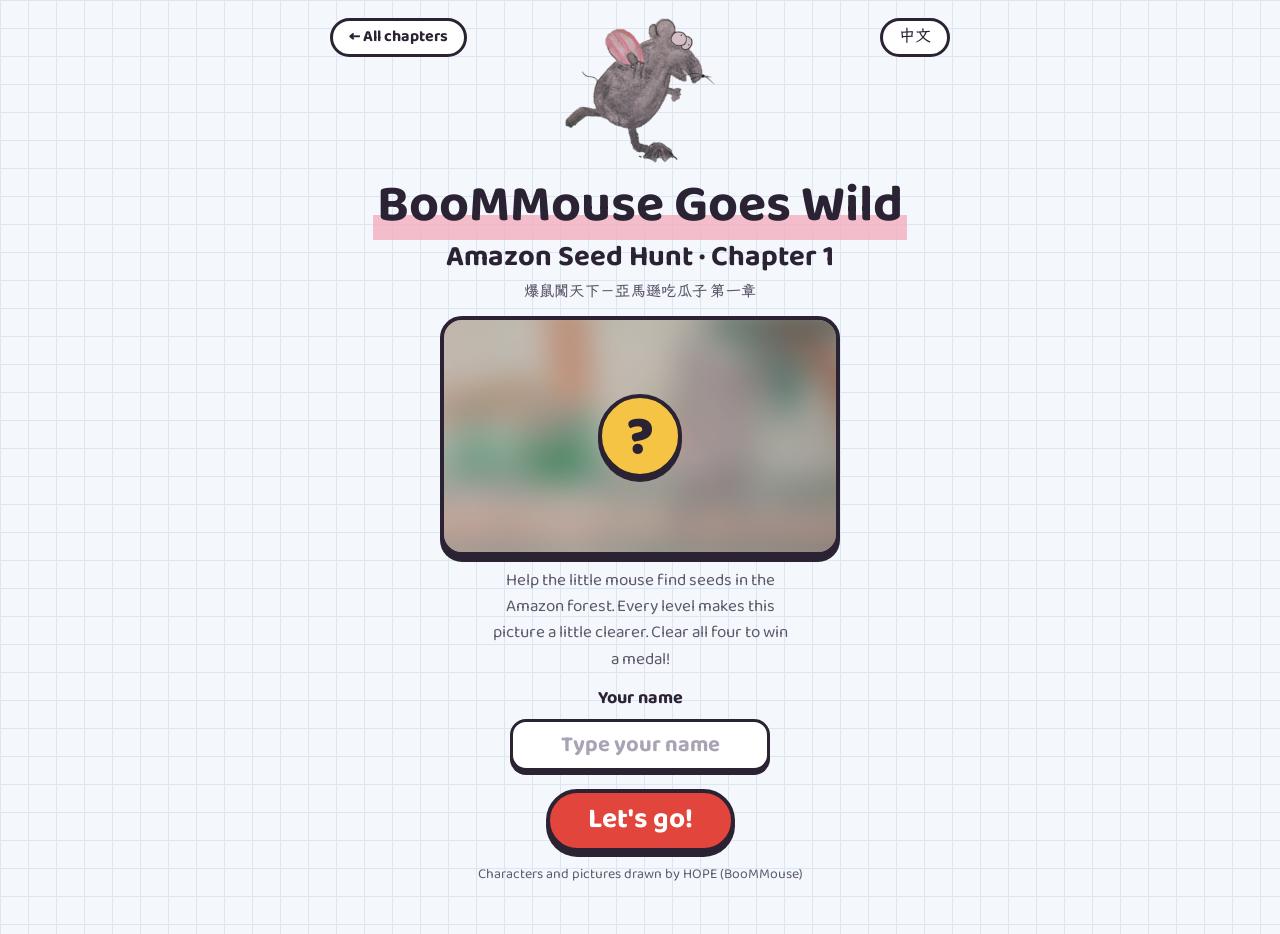
==== chapter1-amazon/index.html @ 12961625 "Add files via upload 初版" ====
<!doctype html>
<html lang="zh-Hant">
<head>
<meta charset="utf-8">
<meta name="viewport" content="width=device-width, initial-scale=1, viewport-fit=cover">
<title>爆鼠闖天下－亞馬遜吃瓜子 第一章</title>
<link rel="preconnect" href="https://fonts.googleapis.com">
<link rel="preconnect" href="https://fonts.gstatic.com" crossorigin>
<link rel="stylesheet" href="https://fonts.googleapis.com/css2?family=Baloo+2:wght@600;800&family=LXGW+WenKai+TC:wght@400;700&display=swap">
<link rel="stylesheet" href="style.css">
</head>
<body>
<div class="app">

  <!-- 開始畫面 -->
  <section class="screen start" id="startScreen">
    <a class="tbtn homeLink" href="../index.html" data-i18n="allChapters">← 所有章節</a>
    <button class="tbtn langBtn" type="button" data-i18n="langBtn">English</button>
    <img class="hero" src="assets/mouse.png" alt="">
    <h1><span class="hl" data-i18n="title1">爆鼠闖天下</span><small data-i18n="title2">亞馬遜吃瓜子　第一章</small></h1>
    <p class="alt" data-i18n="titleAlt">BooMMouse Goes Wild – Amazon, Chapter 1</p>
    <div class="teaser" aria-hidden="true">
      <img src="assets/reveal.png" alt="">
      <b class="q">?</b>
    </div>
    <p class="sub" data-i18n="sub">帶小老鼠去亞馬遜森林吃瓜子。每過一關，這張圖就會變清楚一點，四關都過就能拿到勳章！</p>
    <label class="name">
      <span data-i18n="nameLabel">你的名字</span>
      <input id="nameInput" type="text" maxlength="12" placeholder="寫上名字" data-i18n-ph="namePh" autocomplete="off" enterkeyhint="go">
    </label>
    <button class="go" id="startBtn" type="button" data-i18n="start">出發！</button>
    <p class="credit" data-i18n="credit">角色和圖都是 HOPE（BooMMouse）畫的</p>
  </section>

  <!-- 遊戲區 -->
  <section class="screen play" id="playScreen" hidden>
    <div class="status" aria-live="polite">
      <div class="pill" id="pLevel"><small data-i18n="lvPre">第</small><b id="nLevel">1</b><small data-i18n="lvPost">關</small></div>
      <div class="pill" id="pSeeds"><canvas id="seedIcon" width="68" height="68" aria-hidden="true"></canvas><b id="nSeeds">0</b><small id="nNeed">/ 5</small></div>
      <div class="pill" id="pParade"><img src="assets/mouse.png" alt=""><b id="nParade">0</b><small data-i18n="babies">隻小老鼠</small></div>
    </div>

    <div class="board" id="board">
      <img id="bg" src="assets/reveal.gif" alt="">
      <canvas id="game" width="640" height="384" aria-label="遊戲區" data-i18n-aria="boardAria"></canvas>

      <div class="overlay" id="pauseOv" hidden>
        <div class="ocard">
          <h2 data-i18n="pauseTitle">休息一下</h2>
          <button class="go" id="resumeBtn" type="button" data-i18n="resume">繼續玩</button>
        </div>
      </div>
      <div class="overlay" id="failOv" hidden>
        <div class="ocard">
          <h2 id="failTitle" data-i18n="failTitle">哎呀！撞到自己的隊伍了</h2>
          <p id="failDetail">沒關係，這一關重新來。</p>
          <button class="go" id="retryBtn" type="button" data-i18n="retry">再試一次</button>
        </div>
      </div>
      <div class="overlay" id="clearOv" hidden>
        <div class="ocard">
          <h2 id="clearTitle">第 1 關過關！</h2>
          <p id="clearDetail"></p>
          <button class="go" id="nextBtn" type="button" data-i18n="next">下一關</button>
        </div>
      </div>

      <!-- 破關揭曉：暗色遮罩＋勳章落下 -->
      <div class="medalLayer" id="medalLayer" hidden>
        <div class="dim"></div>
        <div class="medal">
          <svg viewBox="0 0 100 140" aria-hidden="true">
            <path d="M28 2 L46 2 L60 64 L42 64 Z" fill="#3E9A5A" stroke="#2B2233" stroke-width="3.5" stroke-linejoin="round"/>
            <path d="M72 2 L54 2 L40 64 L58 64 Z" fill="#E2453C" stroke="#2B2233" stroke-width="3.5" stroke-linejoin="round"/>
            <circle cx="50" cy="94" r="40" fill="#F6C445" stroke="#2B2233" stroke-width="4"/>
            <circle cx="50" cy="94" r="31" fill="none" stroke="#C98A00" stroke-width="3" stroke-dasharray="5 4"/>
            <path transform="translate(30 74) scale(.8)" d="M25 3 L31.5 17 L47 18.6 L35.4 29 L38.8 44.5 L25 36.6 L11.2 44.5 L14.6 29 L3 18.6 L18.5 17 Z" fill="#FFFFFF" stroke="#2B2233" stroke-width="4" stroke-linejoin="round"/>
          </svg>
        </div>
        <!-- 破關後走進來的小老鼠，戴著名牌 -->
        <div class="buddy"><span class="tag" id="buddyTag">小老鼠</span><img src="assets/mouse.png" alt=""></div>
      </div>
    </div>

    <div class="dpad" id="dpad">
      <button class="dbtn d-up" type="button" data-d="up" aria-label="往上" data-i18n-aria="up"><svg viewBox="0 0 30 30"><path d="M5 20 L15 8 L25 20 Z" fill="currentColor" stroke="currentColor" stroke-width="3" stroke-linejoin="round"/></svg></button>
      <button class="dbtn d-left" type="button" data-d="left" aria-label="往左" data-i18n-aria="left"><svg viewBox="0 0 30 30"><path d="M20 5 L8 15 L20 25 Z" fill="currentColor" stroke="currentColor" stroke-width="3" stroke-linejoin="round"/></svg></button>
      <div class="dmid" data-i18n="dmid">滑圖片
也可以</div>
      <button class="dbtn d-right" type="button" data-d="right" aria-label="往右" data-i18n-aria="right"><svg viewBox="0 0 30 30"><path d="M10 5 L22 15 L10 25 Z" fill="currentColor" stroke="currentColor" stroke-width="3" stroke-linejoin="round"/></svg></button>
      <button class="dbtn d-down" type="button" data-d="down" aria-label="往下" data-i18n-aria="down"><svg viewBox="0 0 30 30"><path d="M5 10 L15 22 L25 10 Z" fill="currentColor" stroke="currentColor" stroke-width="3" stroke-linejoin="round"/></svg></button>
    </div>

    <!-- 勳章畫面 -->
    <div class="medalCard" id="medalCard" hidden>
      <h2 id="medalText">小老鼠獲得亞馬遜勳章！</h2>
      <p data-i18n="medalSub">四關全部過關！看，小老鼠在亞馬遜森林裡散步呢。</p>
      <div class="btnRow">
        <button class="go save" id="saveBtn" type="button" data-i18n="save">下載這張圖</button>
        <button class="go" id="againBtn" type="button" data-i18n="again">再玩一次</button>
      </div>
    </div>

    <div class="controls">
      <button class="tbtn" id="pauseBtn" type="button">暫停</button>
      <button class="tbtn" id="soundBtn" type="button" aria-pressed="true">聲音：開</button>
      <button class="tbtn" id="homeBtn" type="button" data-i18n="home">回開始畫面</button>
      <button class="tbtn langBtn" type="button" data-i18n="langBtn">English</button>
    </div>

    <section class="rules">
      <h2 data-i18n="rulesTitle">怎麼玩</h2>
      <ul>
        <li data-i18n="rule1">在圖上滑動手指，或按下面的方向鍵，帶小老鼠去吃瓜子。</li>
        <li data-i18n="rule2">吃一顆瓜子，後面就多跟一隻小老鼠寶寶。</li>
        <li data-i18n="rule3">從邊邊走出去，會從另一邊回來。</li>
        <li data-i18n="rule4">不能撞到自己的小老鼠隊伍。撞到了沒關係，從這一關重新開始。</li>
        <li data-i18n="rule5">吃滿這一關的瓜子就過關，後面的圖會變清楚一點。四關都過就能看到完整的圖，還有勳章！</li>
      </ul>
      <p class="keys" data-i18n="keys">用電腦玩：方向鍵或 WASD 控制，空白鍵暫停。</p>
    </section>
  </section>

</div>
<script src="i18n.js"></script>
<script src="levels.js"></script>
<script src="game.js"></script>
</body>
</html>
---- chapter1-amazon/style.css ----
/* 版面：開始畫面 → 遊戲區（狀態列、20×12 棋盤、方向鍵）→ 破關後勳章卡取代方向鍵 */
:root{
  --paper:#F4F8FC; --grid:#DCE6F2; --card:#FFFFFF;
  --ink:#2B2233; --ink-soft:#5E586B;
  --sheet:#beb8ae; /* 成果圖紙張的顏色，第 1 關素面底色 */
  --red:#E2453C; --cheese:#F6C445; --seed:#F4A9BA; --leaf:#3E9A5A;
  --f-hand:"LXGW WenKai TC","PingFang TC","Microsoft JhengHei","Noto Sans TC",system-ui,sans-serif;
  --f-num:"Baloo 2","LXGW WenKai TC",ui-rounded,system-ui,sans-serif;
  color-scheme:light;
}
/* 英文版：內文改用 Baloo 2 */
:root:lang(en){ --f-hand:"Baloo 2","LXGW WenKai TC",system-ui,sans-serif; }
*,*::before,*::after{box-sizing:border-box}
[hidden]{display:none !important}
html,body{margin:0;background:var(--paper)}
body{
  color:var(--ink); font-family:var(--f-hand); font-size:17px; line-height:1.55;
  background-image:linear-gradient(var(--grid) 1px,transparent 1px),linear-gradient(90deg,var(--grid) 1px,transparent 1px);
  background-size:28px 28px; min-height:100vh;
  padding-top:env(safe-area-inset-top,0px); padding-bottom:env(safe-area-inset-bottom,0px);
}
img{max-width:100%}
.app{
  max-width:1000px; margin:0 auto;
  padding-block:18px 48px;
  padding-left:max(16px, env(safe-area-inset-left,0px));
  padding-right:max(16px, env(safe-area-inset-right,0px));
}
.screen{display:flex;flex-direction:column;gap:14px}

/* ---- 按鈕 ---- */
.go{
  margin-top:6px;font-family:var(--f-hand);font-weight:700;font-size:clamp(22px,6.6vw,28px);
  color:var(--card);background:var(--red);border:4px solid var(--ink);border-radius:999px;
  padding:4px 38px 6px;box-shadow:0 5px 0 var(--ink);cursor:pointer;
}
.go:active{transform:translateY(3px);box-shadow:0 2px 0 var(--ink)}
.go:focus-visible{outline:4px dashed var(--ink);outline-offset:4px}

/* ---- 開始畫面 ---- */
.start{align-items:center;text-align:center;max-width:620px;margin:0 auto;gap:12px;position:relative}
.start .langBtn{position:absolute;top:0;right:0}
.start .homeLink{position:absolute;top:0;left:0;text-decoration:none}
.hero{width:clamp(110px,26vw,150px);height:auto;animation:hop 1.6s ease-in-out infinite}
@keyframes hop{50%{transform:translateY(-8px) rotate(-3deg)}}
h1{margin:0;font-size:clamp(34px,9vw,52px);font-weight:700;line-height:1.2;text-wrap:balance}
h1 small{display:block;font-size:.56em;margin-top:2px}
.hl{
  background:linear-gradient(transparent 62%, color-mix(in srgb,var(--seed) 75%,transparent) 62%, color-mix(in srgb,var(--seed) 75%,transparent) 92%, transparent 92%);
  padding:0 4px;
}
.alt{margin:-6px 0 0;font-family:var(--f-num);font-weight:600;font-size:15px;color:var(--ink-soft);letter-spacing:.02em}
.sub{margin:0;color:var(--ink-soft);max-width:30ch}
.credit{margin:0;font-size:14px;color:var(--ink-soft)}
.teaser{
  position:relative;width:min(100%,400px);aspect-ratio:5/3;overflow:hidden;
  border:4px solid var(--ink);border-radius:22px;box-shadow:0 6px 0 var(--ink);background:var(--sheet);
}
.teaser img{display:block;width:100%;height:100%;max-width:none;object-fit:cover;filter:blur(14px);transform:scale(1.15);opacity:.75}
.teaser .q{
  position:absolute;inset:0;margin:auto;width:clamp(64px,18vw,84px);height:clamp(64px,18vw,84px);
  display:grid;place-items:center;border-radius:50%;background:var(--cheese);border:4px solid var(--ink);box-shadow:0 4px 0 var(--ink);
  font-family:var(--f-num);font-weight:800;font-size:clamp(40px,11vw,54px);line-height:1;padding-top:.08em;
}
.name{display:flex;flex-direction:column;align-items:center;gap:6px;font-weight:700;font-size:18px}
.name input{
  font:inherit;font-size:22px;text-align:center;width:min(100%,260px);padding:6px 14px;
  border:3px solid var(--ink);border-radius:16px;background:var(--card);color:var(--ink);box-shadow:0 4px 0 var(--ink);
}
.name input::placeholder{color:#A9A3B3}
.name input:focus-visible{outline:3px dashed var(--ink);outline-offset:3px}

/* ---- 狀態列 ---- */
.status{display:flex;gap:10px;flex-wrap:wrap;justify-content:center}
.pill{
  display:flex;align-items:center;gap:6px;background:var(--card);border:3px solid var(--ink);border-radius:999px;
  padding:0 14px 0 8px;height:48px;box-shadow:0 4px 0 var(--ink);
}
#pLevel{padding-left:14px}
.pill img,.pill canvas{width:34px;height:34px;object-fit:contain;display:block}
.pill b{font-family:var(--f-num);font-weight:800;font-size:26px;line-height:1;font-variant-numeric:tabular-nums;min-width:1.2ch;text-align:right}
.pill small{font-size:15px;color:var(--ink-soft)}
.pill small:empty{display:none}
.pill.bump b{animation:bump .3s ease}
@keyframes bump{40%{transform:scale(1.35);color:var(--red)}}

/* ---- 棋盤：背景圖用 <img>（GIF 才會動），Canvas 透明疊在上面 ---- */
.board{
  position:relative;aspect-ratio:5/3;margin-inline:auto;
  width:100%;
  width:max(min(100%,320px), min(100%, calc((100vh - 300px) * 5 / 3)));
  width:max(min(100%,320px), min(100%, calc((100svh - 300px) * 5 / 3)));
  border:4px solid var(--ink);border-radius:22px;box-shadow:0 6px 0 var(--ink);overflow:hidden;
  background:var(--sheet);touch-action:none;user-select:none;-webkit-user-select:none;
  container-type:inline-size;
}
#bg,#game{position:absolute;inset:0;width:100%;height:100%;display:block;max-width:none}
#bg{object-fit:cover;opacity:0;filter:blur(20px);transform:scale(1.08);transition:filter 1s ease,opacity 1s ease,transform 1s ease}
#game{transition:opacity .8s ease}
.board.reveal #game{opacity:0}

.overlay{
  position:absolute;inset:0;z-index:5;display:grid;place-items:center;
  background:color-mix(in srgb,var(--paper) 40%,transparent);
}
.ocard{
  background:var(--card);border:4px solid var(--ink);border-radius:24px;box-shadow:0 6px 0 var(--ink);
  padding:18px 24px 20px;max-width:86%;display:flex;flex-direction:column;align-items:center;gap:8px;text-align:center;
  animation:pop .35s cubic-bezier(.3,1.6,.5,1) both;
}
.ocard h2{margin:0;font-size:clamp(22px,6.2vw,30px);line-height:1.25;text-wrap:balance}
.ocard p{margin:0;color:var(--ink-soft);font-size:16px;max-width:30ch}
@keyframes pop{from{transform:scale(.7);opacity:0}}
/* 手機直拿時棋盤很矮，卡片要縮小 */
@container (max-width:560px){
  .ocard{padding:10px 16px 12px;gap:4px;border-width:3px}
  .ocard h2{font-size:20px}
  .ocard p{font-size:14px}
  .ocard .go{font-size:20px;padding:2px 26px 4px;margin-top:2px}
}
@container (max-width:400px){ .ocard p{display:none} }

.medalLayer{position:absolute;inset:0;z-index:6;pointer-events:none}
.dim{position:absolute;inset:0;background:rgba(30,20,40,.38);animation:fade .8s ease both}
@keyframes fade{from{opacity:0}}
/* 勳章放在樹幹和老鼠之間的天空，不蓋住左邊的面具和右邊的老鼠 */
.medal{position:absolute;left:48%;top:5%;width:13%;translate:-50% 0;animation:drop 1.1s cubic-bezier(.3,.9,.4,1) .5s both}
.medal svg{display:block;width:100%;height:auto;transform-origin:50% 0;animation:sway 2.6s ease-in-out 1.6s infinite;filter:drop-shadow(0 0 10px rgba(255,236,160,.9))}
@keyframes drop{0%{translate:-50% -180%} 65%{translate:-50% 8%} 82%{translate:-50% -4%} 100%{translate:-50% 0}}
@keyframes sway{50%{transform:rotate(5deg)}}
/* 小老鼠站在大老鼠後面的小路上（640×384 圖上約 (290,300)），從左邊走進來 */
.buddy{position:absolute;left:45.3%;top:78.1%;translate:-50% -50%;animation:walkIn 1.6s ease-out 1.6s both}
.buddy img{display:block;height:9cqw;width:auto;max-width:none;animation:hop .32s ease-in-out 1.6s 5;filter:drop-shadow(0 0 1.5px #fff) drop-shadow(0 0 1.5px #fff)}
.buddy::after{content:"";position:absolute;left:8%;right:8%;bottom:-4%;height:18%;border-radius:50%;background:rgba(255,255,255,.6);z-index:-1}
.buddy .tag{
  position:absolute;left:50%;bottom:100%;translate:-50% -2px;white-space:nowrap;
  background:var(--card);border:2px solid var(--ink);border-radius:999px;padding:0 .6em;
  font-weight:700;font-size:max(11px,2.3cqw);line-height:1.5;
}
@keyframes walkIn{from{left:-8%}}

/* ---- 方向鍵 ---- */
.dpad{display:grid;grid-template-columns:repeat(3,72px);grid-template-rows:repeat(3,60px);gap:6px;justify-content:center;touch-action:none}
.dbtn{
  appearance:none;border:3px solid var(--ink);border-radius:18px;background:var(--card);box-shadow:0 4px 0 var(--ink);
  display:grid;place-items:center;cursor:pointer;padding:0;color:var(--ink);-webkit-tap-highlight-color:transparent;
}
.dbtn svg{width:30px;height:30px}
.dbtn:active,.dbtn.on{transform:translateY(3px);box-shadow:0 1px 0 var(--ink);background:var(--cheese)}
.dbtn:focus-visible{outline:3px dashed var(--ink);outline-offset:2px}
.d-up{grid-area:1/2} .d-left{grid-area:2/1} .d-right{grid-area:2/3} .d-down{grid-area:3/2}
.dmid{white-space:pre-line;grid-area:2/2;display:grid;place-items:center;font-size:13px;color:var(--ink-soft);text-align:center;line-height:1.2}

/* ---- 勳章卡 ---- */
.medalCard{
  width:min(100%,560px);margin-inline:auto;background:var(--card);border:4px solid var(--ink);border-radius:24px;box-shadow:0 6px 0 var(--ink);
  padding:18px 20px 22px;display:flex;flex-direction:column;align-items:center;gap:8px;text-align:center;
  animation:pop .5s cubic-bezier(.3,1.6,.5,1) both;
}
.medalCard h2{margin:0;font-size:clamp(24px,6.4vw,34px);line-height:1.3;text-wrap:balance}
.medalCard h2 .who{color:var(--red)}
.medalCard p{margin:0;color:var(--ink-soft)}
.btnRow{display:flex;flex-wrap:wrap;gap:4px 14px;justify-content:center}
.go.save{background:var(--cheese);color:var(--ink)}
.go:disabled{opacity:.6;cursor:progress}

/* ---- 其他按鈕、說明 ---- */
.controls{display:flex;flex-wrap:wrap;gap:10px;justify-content:center}
.tbtn{font:inherit;font-weight:700;font-size:16px;padding:4px 16px;border:3px solid var(--ink);border-radius:999px;background:var(--card);color:var(--ink);cursor:pointer}
.tbtn[aria-pressed="false"]{background:var(--grid)}
.tbtn:focus-visible{outline:3px dashed var(--ink);outline-offset:2px}
.tbtn:disabled{opacity:.5;cursor:default}

.rules{
  width:min(100%,640px);margin-inline:auto;
  background:var(--card);border:3px solid var(--ink);border-radius:20px;padding-block:14px 16px;padding-inline:18px;
  display:flex;flex-direction:column;gap:6px;
}
.rules h2{margin:0;font-size:20px}
.rules ul{margin:0;padding-left:1.2em;display:flex;flex-direction:column;gap:2px}
.keys{margin:0;color:var(--ink-soft);font-size:14px}
@media (max-width:440px){
  .status{gap:6px}
  .pill{height:42px;padding:0 10px 0 6px}
  #pLevel{padding-left:10px}
  .pill b{font-size:22px}
  .pill img,.pill canvas{width:28px;height:28px}
  #pParade small{display:none}
}
@media (max-width:380px){ .pill small{font-size:13px} .dpad{grid-template-columns:repeat(3,64px);grid-template-rows:repeat(3,54px)} }
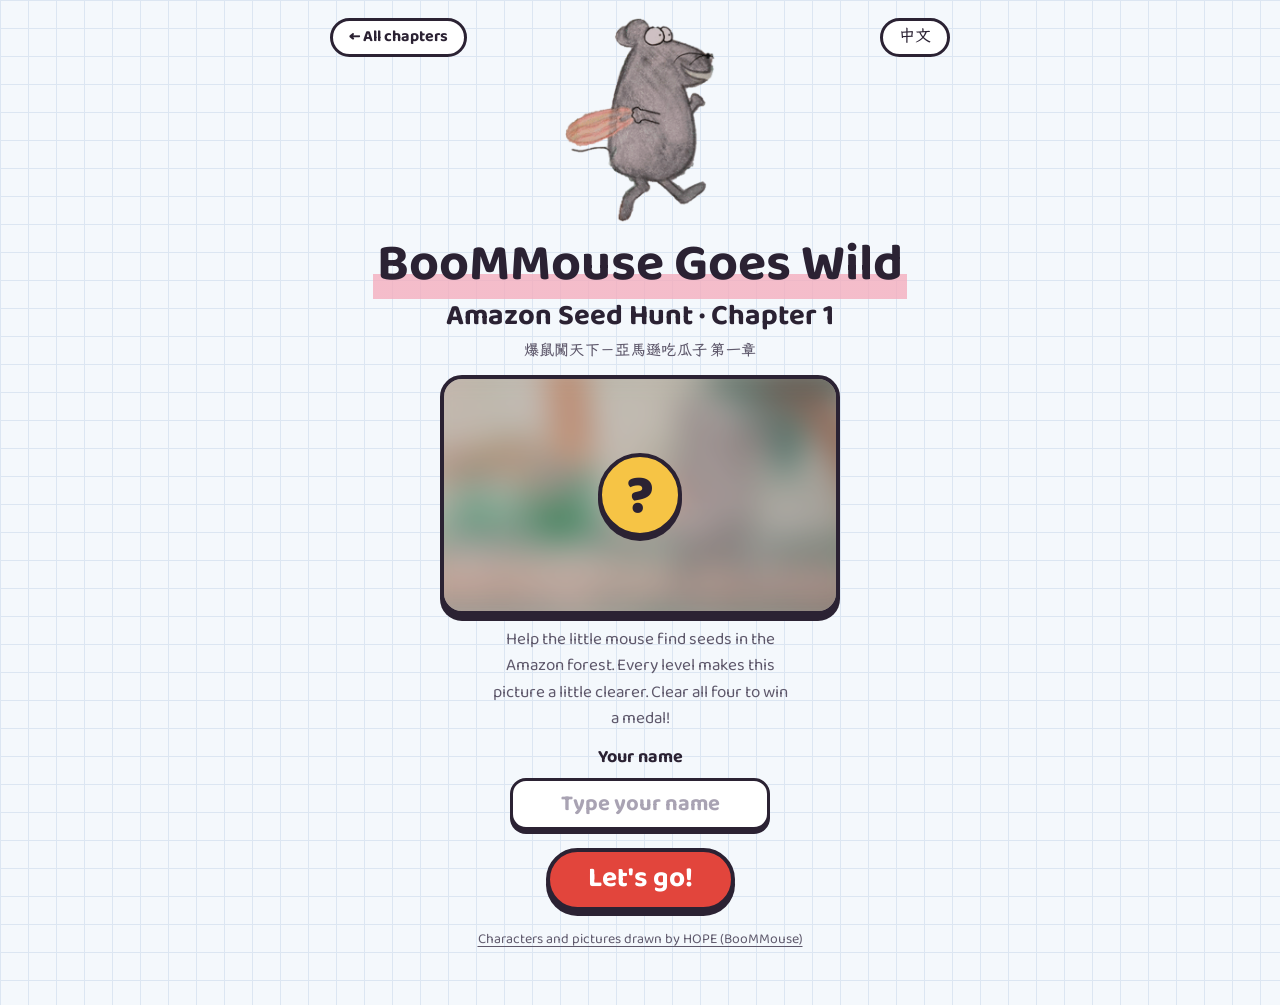
==== commit c5a4f0db: "Add files via upload 爆鼠遊戲1~5" ====
--- a/chapter1-amazon/index.html
+++ b/chapter1-amazon/index.html
@@ -29,7 +29,7 @@
       <input id="nameInput" type="text" maxlength="12" placeholder="寫上名字" data-i18n-ph="namePh" autocomplete="off" enterkeyhint="go">
     </label>
     <button class="go" id="startBtn" type="button" data-i18n="start">出發！</button>
-    <p class="credit" data-i18n="credit">角色和圖都是 HOPE（BooMMouse）畫的</p>
+    <p class="credit"><a href="https://boommouse.com/" target="_blank" rel="noopener" data-i18n="credit">角色和圖都是 HOPE（BooMMouse）畫的</a></p>
   </section>
 
   <!-- 遊戲區 -->
@@ -99,12 +99,18 @@
         <button class="go save" id="saveBtn" type="button" data-i18n="save">下載這張圖</button>
         <button class="go" id="againBtn" type="button" data-i18n="again">再玩一次</button>
       </div>
+      <!-- 其他章節：有沒有完成由 game.js 的 renderChapters() 填入 -->
+      <div class="moreCh">
+        <h3 data-i18n="otherChapters">去玩其他章節</h3>
+        <div class="chList" id="chList"></div>
+      </div>
     </div>
 
     <div class="controls">
       <button class="tbtn" id="pauseBtn" type="button">暫停</button>
       <button class="tbtn" id="soundBtn" type="button" aria-pressed="true">聲音：開</button>
       <button class="tbtn" id="homeBtn" type="button" data-i18n="home">回開始畫面</button>
+      <a class="tbtn menuLink" href="../index.html" data-i18n="allChapters">← 所有章節</a>
       <button class="tbtn langBtn" type="button" data-i18n="langBtn">English</button>
     </div>
 
@@ -119,6 +125,7 @@
       </ul>
       <p class="keys" data-i18n="keys">用電腦玩：方向鍵或 WASD 控制，空白鍵暫停。</p>
     </section>
+    <p class="credit playCredit"><a href="https://boommouse.com/" target="_blank" rel="noopener" data-i18n="credit">角色和圖都是 HOPE（BooMMouse）畫的</a></p>
   </section>
 
 </div>
--- a/chapter1-amazon/style.css
+++ b/chapter1-amazon/style.css
@@ -52,6 +52,8 @@
 .alt{margin:-6px 0 0;font-family:var(--f-num);font-weight:600;font-size:15px;color:var(--ink-soft);letter-spacing:.02em}
 .sub{margin:0;color:var(--ink-soft);max-width:30ch}
 .credit{margin:0;font-size:14px;color:var(--ink-soft)}
+.credit a{color:inherit;text-decoration:underline;text-underline-offset:3px;display:inline-block;padding:6px 4px}
+.credit a:focus-visible{outline:3px dashed var(--ink);outline-offset:2px}
 .teaser{
   position:relative;width:min(100%,400px);aspect-ratio:5/3;overflow:hidden;
   border:4px solid var(--ink);border-radius:22px;box-shadow:0 6px 0 var(--ink);background:var(--sheet);
@@ -123,8 +125,8 @@
 .medalLayer{position:absolute;inset:0;z-index:6;pointer-events:none}
 .dim{position:absolute;inset:0;background:rgba(30,20,40,.38);animation:fade .8s ease both}
 @keyframes fade{from{opacity:0}}
-/* 勳章放在樹幹和老鼠之間的天空，不蓋住左邊的面具和右邊的老鼠 */
-.medal{position:absolute;left:48%;top:5%;width:13%;translate:-50% 0;animation:drop 1.1s cubic-bezier(.3,.9,.4,1) .5s both}
+/* 勳章放在圖的左上角（左邊留 2%、上面留 3%） */
+.medal{position:absolute;left:8.5%;top:3%;width:13%;translate:-50% 0;animation:drop 1.1s cubic-bezier(.3,.9,.4,1) .5s both}
 .medal svg{display:block;width:100%;height:auto;transform-origin:50% 0;animation:sway 2.6s ease-in-out 1.6s infinite;filter:drop-shadow(0 0 10px rgba(255,236,160,.9))}
 @keyframes drop{0%{translate:-50% -180%} 65%{translate:-50% 8%} 82%{translate:-50% -4%} 100%{translate:-50% 0}}
 @keyframes sway{50%{transform:rotate(5deg)}}
@@ -161,6 +163,22 @@
 .medalCard h2 .who{color:var(--red)}
 .medalCard p{margin:0;color:var(--ink-soft)}
 .btnRow{display:flex;flex-wrap:wrap;gap:4px 14px;justify-content:center}
+/* 勳章卡下方：其他章節，完成的是黃底打勾，還沒完成的是虛線框 */
+.moreCh{width:100%;margin-top:10px;padding-top:12px;border-top:3px dashed var(--grid);display:flex;flex-direction:column;gap:8px}
+.moreCh h3{margin:0;font-size:20px}
+.chList{display:grid;grid-template-columns:repeat(auto-fill,minmax(112px,1fr));gap:10px}
+.chLink{
+  display:flex;flex-direction:column;align-items:center;gap:2px;padding:8px 6px 10px;
+  background:var(--card);color:var(--ink);text-decoration:none;
+  border:3px dashed var(--ink);border-radius:18px;
+}
+.chLink img{width:auto;height:56px;max-width:100%}
+.chLink b{font-size:18px;line-height:1.2}
+.chLink small{font-size:14px;color:var(--ink-soft)}
+.chLink.done{background:color-mix(in srgb,var(--cheese) 35%,var(--card));border-style:solid;box-shadow:0 4px 0 var(--ink)}
+.chLink.done small{color:var(--leaf);font-weight:700}
+.chLink:active{transform:translateY(2px)}
+.chLink:focus-visible{outline:3px dashed var(--ink);outline-offset:3px}
 .go.save{background:var(--cheese);color:var(--ink)}
 .go:disabled{opacity:.6;cursor:progress}
 
@@ -170,6 +188,7 @@
 .tbtn[aria-pressed="false"]{background:var(--grid)}
 .tbtn:focus-visible{outline:3px dashed var(--ink);outline-offset:2px}
 .tbtn:disabled{opacity:.5;cursor:default}
+.menuLink{text-decoration:none;display:inline-flex;align-items:center}
 
 .rules{
   width:min(100%,640px);margin-inline:auto;
@@ -179,6 +198,7 @@
 .rules h2{margin:0;font-size:20px}
 .rules ul{margin:0;padding-left:1.2em;display:flex;flex-direction:column;gap:2px}
 .keys{margin:0;color:var(--ink-soft);font-size:14px}
+.playCredit{text-align:center}
 @media (max-width:440px){
   .status{gap:6px}
   .pill{height:42px;padding:0 10px 0 6px}
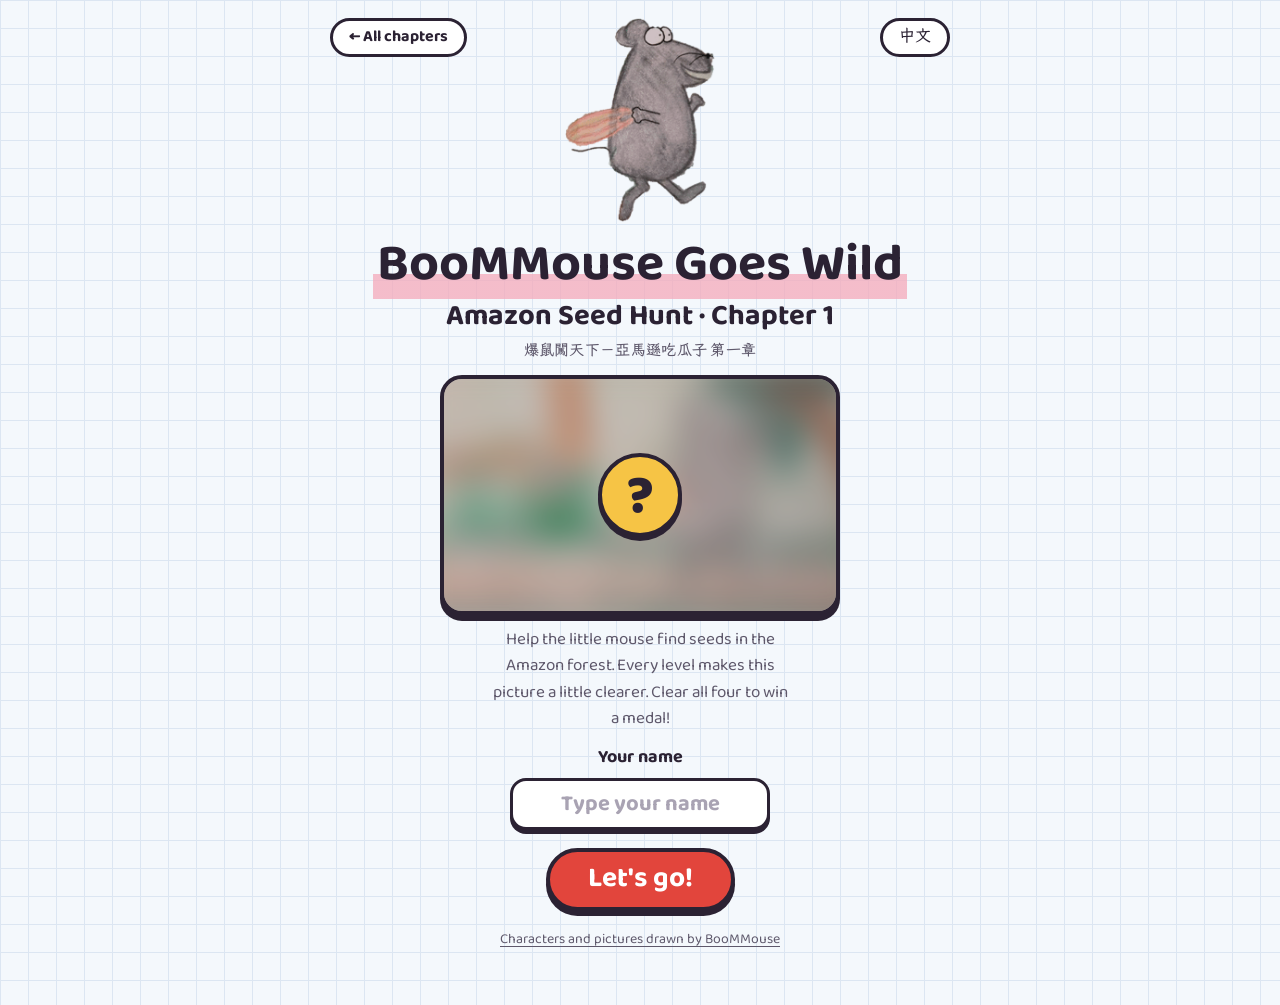
==== commit eb7c2a8f: "Add files via upload 調整名稱" ====
--- a/chapter1-amazon/index.html
+++ b/chapter1-amazon/index.html
@@ -7,7 +7,7 @@
 <link rel="preconnect" href="https://fonts.googleapis.com">
 <link rel="preconnect" href="https://fonts.gstatic.com" crossorigin>
 <link rel="stylesheet" href="https://fonts.googleapis.com/css2?family=Baloo+2:wght@600;800&family=LXGW+WenKai+TC:wght@400;700&display=swap">
-<link rel="stylesheet" href="style.css">
+<link rel="stylesheet" href="style.css?v=1952f9fe">
 </head>
 <body>
 <div class="app">
@@ -16,11 +16,11 @@
   <section class="screen start" id="startScreen">
     <a class="tbtn homeLink" href="../index.html" data-i18n="allChapters">← 所有章節</a>
     <button class="tbtn langBtn" type="button" data-i18n="langBtn">English</button>
-    <img class="hero" src="assets/mouse.png" alt="">
+    <img class="hero" src="assets/mouse.png?v=00ee7076" alt="">
     <h1><span class="hl" data-i18n="title1">爆鼠闖天下</span><small data-i18n="title2">亞馬遜吃瓜子　第一章</small></h1>
     <p class="alt" data-i18n="titleAlt">BooMMouse Goes Wild – Amazon, Chapter 1</p>
     <div class="teaser" aria-hidden="true">
-      <img src="assets/reveal.png" alt="">
+      <img src="assets/reveal.png?v=168866e9" alt="">
       <b class="q">?</b>
     </div>
     <p class="sub" data-i18n="sub">帶小老鼠去亞馬遜森林吃瓜子。每過一關，這張圖就會變清楚一點，四關都過就能拿到勳章！</p>
@@ -29,19 +29,21 @@
       <input id="nameInput" type="text" maxlength="12" placeholder="寫上名字" data-i18n-ph="namePh" autocomplete="off" enterkeyhint="go">
     </label>
     <button class="go" id="startBtn" type="button" data-i18n="start">出發！</button>
-    <p class="credit"><a href="https://boommouse.com/" target="_blank" rel="noopener" data-i18n="credit">角色和圖都是 HOPE（BooMMouse）畫的</a></p>
+    <p class="credit"><a href="https://boommouse.com/" target="_blank" rel="noopener" data-i18n="credit">角色和圖都是 BooMMouse 畫的</a></p>
   </section>
 
   <!-- 遊戲區 -->
   <section class="screen play" id="playScreen" hidden>
     <div class="status" aria-live="polite">
+      <!-- 遊戲中也看得到：放在最上面，不用捲到下面找 -->
+      <a class="tbtn menuLink pill" href="../index.html" data-i18n="allChapters">← 所有章節</a>
       <div class="pill" id="pLevel"><small data-i18n="lvPre">第</small><b id="nLevel">1</b><small data-i18n="lvPost">關</small></div>
       <div class="pill" id="pSeeds"><canvas id="seedIcon" width="68" height="68" aria-hidden="true"></canvas><b id="nSeeds">0</b><small id="nNeed">/ 5</small></div>
-      <div class="pill" id="pParade"><img src="assets/mouse.png" alt=""><b id="nParade">0</b><small data-i18n="babies">隻小老鼠</small></div>
+      <div class="pill" id="pParade"><img src="assets/mouse.png?v=00ee7076" alt=""><b id="nParade">0</b><small data-i18n="babies">隻小老鼠</small></div>
     </div>
 
     <div class="board" id="board">
-      <img id="bg" src="assets/reveal.gif" alt="">
+      <img id="bg" src="assets/reveal.gif?v=f1b5f88b" alt="">
       <canvas id="game" width="640" height="384" aria-label="遊戲區" data-i18n-aria="boardAria"></canvas>
 
       <div class="overlay" id="pauseOv" hidden>
@@ -78,7 +80,7 @@
           </svg>
         </div>
         <!-- 破關後走進來的小老鼠，戴著名牌 -->
-        <div class="buddy"><span class="tag" id="buddyTag">小老鼠</span><img src="assets/mouse.png" alt=""></div>
+        <div class="buddy"><span class="tag" id="buddyTag">小老鼠</span><img src="assets/mouse.png?v=00ee7076" alt=""></div>
       </div>
     </div>
 
@@ -110,7 +112,6 @@
       <button class="tbtn" id="pauseBtn" type="button">暫停</button>
       <button class="tbtn" id="soundBtn" type="button" aria-pressed="true">聲音：開</button>
       <button class="tbtn" id="homeBtn" type="button" data-i18n="home">回開始畫面</button>
-      <a class="tbtn menuLink" href="../index.html" data-i18n="allChapters">← 所有章節</a>
       <button class="tbtn langBtn" type="button" data-i18n="langBtn">English</button>
     </div>
 
@@ -120,17 +121,18 @@
         <li data-i18n="rule1">在圖上滑動手指，或按下面的方向鍵，帶小老鼠去吃瓜子。</li>
         <li data-i18n="rule2">吃一顆瓜子，後面就多跟一隻小老鼠寶寶。</li>
         <li data-i18n="rule3">從邊邊走出去，會從另一邊回來。</li>
-        <li data-i18n="rule4">不能撞到自己的小老鼠隊伍。撞到了沒關係，從這一關重新開始。</li>
+        <li data-i18n="rule4">碰到自己的小老鼠隊伍也沒關係，可以直接穿過去。</li>
         <li data-i18n="rule5">吃滿這一關的瓜子就過關，後面的圖會變清楚一點。四關都過就能看到完整的圖，還有勳章！</li>
       </ul>
       <p class="keys" data-i18n="keys">用電腦玩：方向鍵或 WASD 控制，空白鍵暫停。</p>
     </section>
-    <p class="credit playCredit"><a href="https://boommouse.com/" target="_blank" rel="noopener" data-i18n="credit">角色和圖都是 HOPE（BooMMouse）畫的</a></p>
+    <p class="credit playCredit"><a href="https://boommouse.com/" target="_blank" rel="noopener" data-i18n="credit">角色和圖都是 BooMMouse 畫的</a></p>
   </section>
 
 </div>
-<script src="i18n.js"></script>
-<script src="levels.js"></script>
-<script src="game.js"></script>
+<script src="i18n.js?v=df3a92ff"></script>
+<script src="levels.js?v=20e1e65c"></script>
+<script src="assets/versions.js?v=be1f8b92"></script>
+<script src="game.js?v=e474fe50"></script>
 </body>
 </html>
--- a/chapter1-amazon/style.css
+++ b/chapter1-amazon/style.css
@@ -188,7 +188,9 @@
 .tbtn[aria-pressed="false"]{background:var(--grid)}
 .tbtn:focus-visible{outline:3px dashed var(--ink);outline-offset:2px}
 .tbtn:disabled{opacity:.5;cursor:default}
-.menuLink{text-decoration:none;display:inline-flex;align-items:center}
+/* 遊戲區最上面的「← 所有章節」，跟狀態列的膠囊一樣高 */
+.status .menuLink{text-decoration:none;padding:0 16px;font-size:17px;color:var(--ink)}
+.status .menuLink:active{transform:translateY(3px);box-shadow:0 1px 0 var(--ink)}
 
 .rules{
   width:min(100%,640px);margin-inline:auto;
